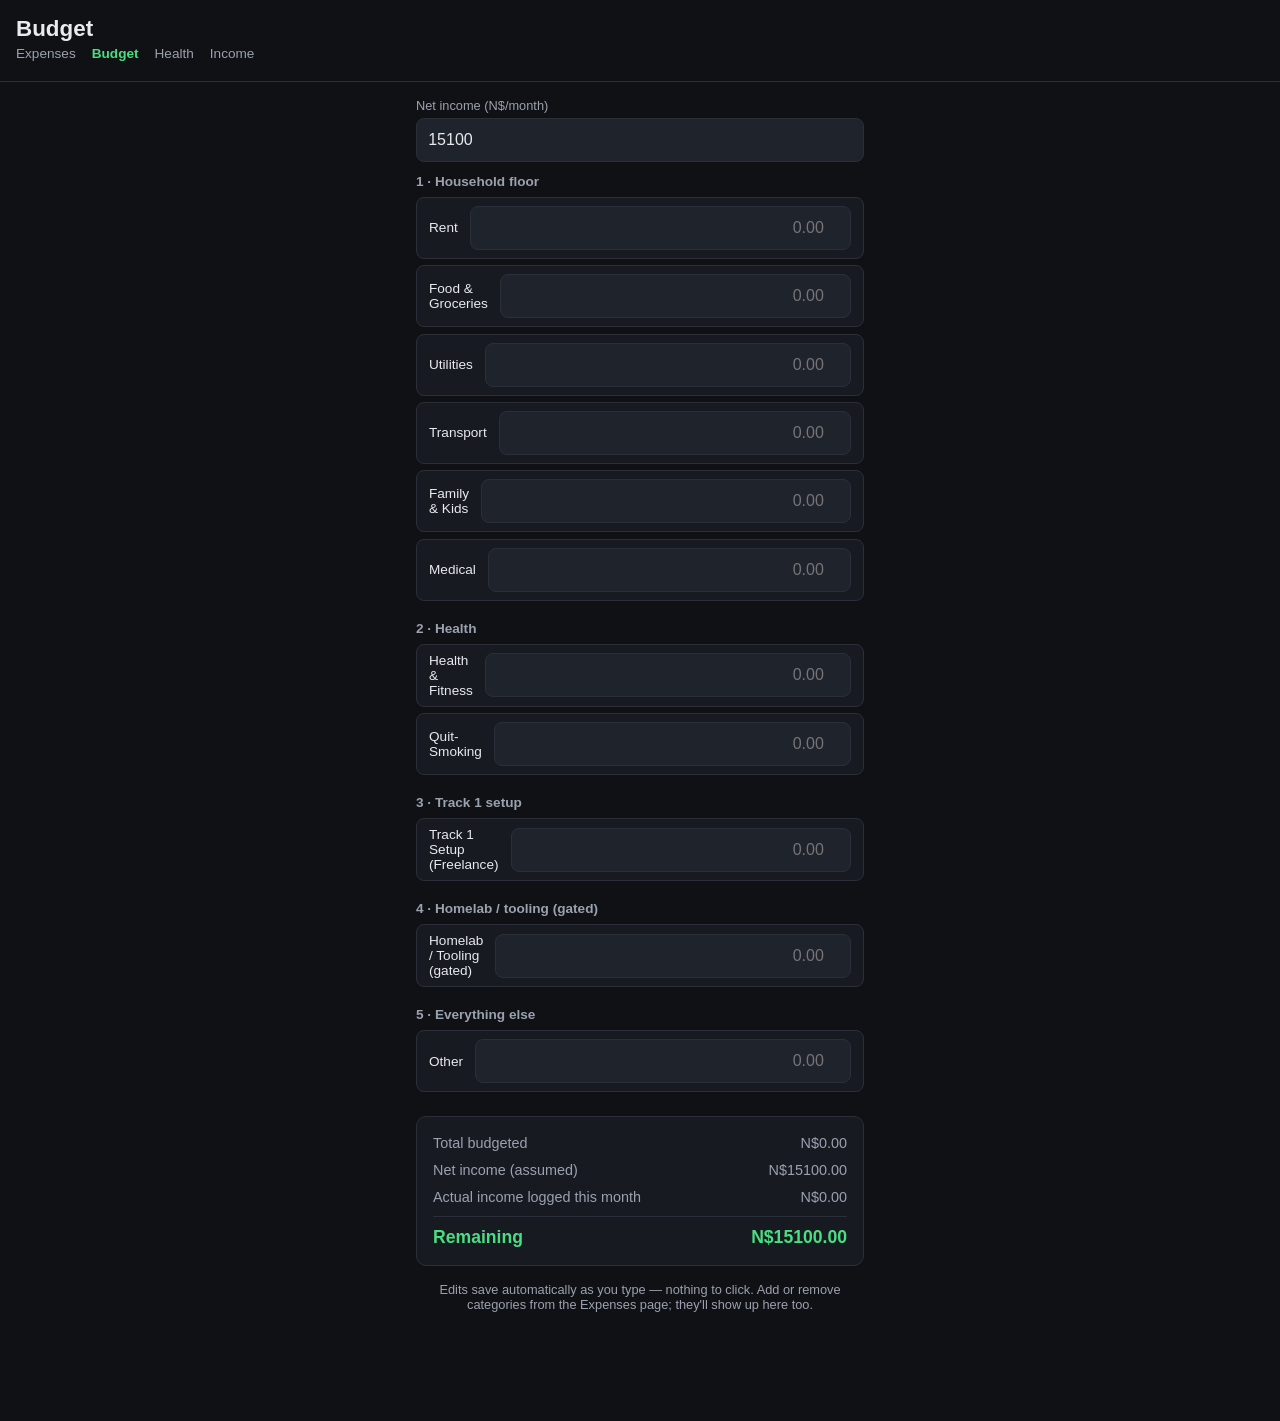
==== budget.html @ c955498e "Add swipe-between-pages nav and drag-to-reorder categories New nav-swipe.js (shared across all four " ====
<!doctype html>
<html lang="en">
<head>
<meta charset="utf-8">
<meta name="viewport" content="width=device-width, initial-scale=1, viewport-fit=cover">
<meta name="theme-color" content="#0f1115">
<title>Budget</title>
<link rel="manifest" href="manifest.json">
<link rel="icon" href="icon.svg" type="image/svg+xml">
<link rel="apple-touch-icon" href="icon-192.png">
<link rel="stylesheet" href="style.css">
</head>
<body>
<header>
  <h1>Budget</h1>
  <nav class="pageNav">
    <a class="navLink" href="index.html">Expenses</a>
    <span class="navActive">Budget</span>
    <a class="navLink" href="health.html">Health</a>
    <a class="navLink" href="income.html">Income</a>
  </nav>
</header>

<main>
  <div class="field">
    <label for="netIncome">Net income (N$/month)</label>
    <input type="number" id="netIncome" step="0.01" min="0">
  </div>

  <div id="budgetGroups"></div>

  <div class="budgetTotals">
    <div class="totalRow"><span>Total budgeted</span><span id="totalBudgeted">N$0.00</span></div>
    <div class="totalRow"><span>Net income (assumed)</span><span id="totalIncome">N$0.00</span></div>
    <div class="totalRow"><span>Actual income logged this month</span><span id="actualIncome">N$0.00</span></div>
    <div class="totalRow remaining"><span>Remaining</span><span id="remaining">N$0.00</span></div>
  </div>

  <p class="hint">Edits save automatically as you type — nothing to click. Add or remove categories from the Expenses page; they'll show up here too.</p>
</main>

<script src="nav-swipe.js" defer></script>
<script src="budget.js" defer></script>
</body>
</html>
---- style.css ----
:root {
  --bg: #0f1115;
  --surface: #171a21;
  --surface-2: #1f232c;
  --border: #2a2f3a;
  --text: #e8eaed;
  --text-dim: #9aa2af;
  --accent: #4ade80;
  --danger: #f87171;
  --radius: 10px;
}

* { box-sizing: border-box; }

body {
  margin: 0;
  background: var(--bg);
  color: var(--text);
  font-family: -apple-system, BlinkMacSystemFont, "Segoe UI", Roboto, sans-serif;
  padding-bottom: 5rem;
}

header {
  padding: 1rem 1rem 0.5rem;
  position: sticky;
  top: 0;
  background: var(--bg);
  z-index: 5;
  border-bottom: 1px solid var(--border);
}

h1 { margin: 0 0 0.25rem; font-size: 1.4rem; }
h2 { font-size: 1rem; color: var(--text-dim); margin: 1.5rem 0 0.5rem; }

.monthSummary {
  font-size: 1.6rem;
  font-weight: 700;
  color: var(--accent);
  padding-bottom: 0.75rem;
}
.monthSummary small {
  display: block;
  font-size: 0.75rem;
  font-weight: 400;
  color: var(--text-dim);
}

.unexpectedSummary {
  font-size: 0.8rem;
  color: var(--danger);
  padding-bottom: 0.5rem;
}

.urgencyTag {
  display: inline-block;
  font-size: 0.65rem;
  font-weight: 600;
  color: var(--text-dim);
  border: 1px solid var(--border);
  border-radius: 4px;
  padding: 0.05rem 0.35rem;
  vertical-align: middle;
}

.categoryList small { color: var(--text-dim); }

.badge {
  display: inline-block;
  font-size: 0.65rem;
  font-weight: 600;
  color: var(--danger);
  border: 1px solid var(--danger);
  border-radius: 4px;
  padding: 0.05rem 0.35rem;
  vertical-align: middle;
  margin-left: 0.3rem;
}

.pageNav {
  display: flex;
  gap: 1rem;
  padding-bottom: 0.75rem;
}
.navLink {
  color: var(--text-dim);
  text-decoration: none;
  font-size: 0.85rem;
}
.navActive {
  color: var(--accent);
  font-size: 0.85rem;
  font-weight: 600;
}

.quitSection, .netSection { margin-bottom: 1.5rem; }

.todayCard {
  background: var(--surface);
  border: 1px solid var(--border);
  border-radius: var(--radius);
  padding: 1rem;
  text-align: center;
  margin-bottom: 1rem;
}
.todayDate { color: var(--text-dim); font-size: 0.85rem; margin-bottom: 0.75rem; }
.todayActions { display: flex; gap: 0.5rem; }
.cleanBtn, .slipBtn {
  flex: 1;
  background: var(--surface-2);
  color: var(--text);
}
.cleanBtn.active { background: var(--accent); color: #0a2415; }
.slipBtn.active { background: var(--danger); color: #2a0a0a; }
.todayStatus { margin-top: 0.75rem; font-size: 0.85rem; color: var(--text-dim); }

.statRow { display: flex; gap: 0.5rem; margin-bottom: 1.5rem; }
.stat {
  flex: 1;
  background: var(--surface);
  border: 1px solid var(--border);
  border-radius: 8px;
  padding: 0.75rem 0.5rem;
  text-align: center;
}
.stat span { display: block; font-size: 1.3rem; font-weight: 700; }
.stat.accent span { color: var(--accent); }
.stat small { color: var(--text-dim); font-size: 0.7rem; }

.logClean { color: var(--accent); font-weight: 600; font-size: 0.9rem; }
.logSlip { color: var(--danger); font-weight: 600; font-size: 0.9rem; }

.netSection {
  background: var(--surface);
  border: 1px solid var(--border);
  border-radius: var(--radius);
  padding: 0.75rem 1rem;
}

.budgetGroup { margin-bottom: 1.25rem; }
.budgetGroup h2 { font-size: 0.85rem; color: var(--text-dim); margin: 0 0 0.5rem; }

.budgetRow {
  display: flex;
  justify-content: space-between;
  align-items: center;
  gap: 0.75rem;
  background: var(--surface);
  border: 1px solid var(--border);
  border-radius: 8px;
  padding: 0.5rem 0.75rem;
  margin-bottom: 0.4rem;
}
.budgetRow label { font-size: 0.85rem; color: var(--text); flex: 1; }
.budgetRow input { width: 110px; text-align: right; min-height: 38px; }

.budgetTotals {
  margin-top: 1.5rem;
  background: var(--surface);
  border: 1px solid var(--border);
  border-radius: var(--radius);
  padding: 0.75rem 1rem;
}
.totalRow {
  display: flex;
  justify-content: space-between;
  padding: 0.35rem 0;
  font-size: 0.9rem;
  color: var(--text-dim);
}
.totalRow.remaining {
  border-top: 1px solid var(--border);
  margin-top: 0.35rem;
  padding-top: 0.6rem;
  font-weight: 700;
  color: var(--accent);
  font-size: 1.1rem;
}
.totalRow.remaining span:last-child.over { color: var(--danger); }
#remaining.over { color: var(--danger); }

.hint { color: var(--text-dim); font-size: 0.8rem; margin-top: 1rem; text-align: center; }

main { padding: 1rem; max-width: 480px; margin: 0 auto; }

form {
  background: var(--surface);
  border: 1px solid var(--border);
  border-radius: var(--radius);
  padding: 1rem;
}

.field { margin-bottom: 0.75rem; display: flex; flex-direction: column; gap: 0.3rem; }
.field.inline { flex-direction: row; align-items: center; }
.field.inline input { flex: 1; }
.field.inline select { flex: 0 0 auto; width: auto; }
.field.checkboxField label { display: flex; align-items: center; gap: 0.5rem; color: var(--text); font-size: 0.9rem; }
.field.checkboxField input { width: auto; min-height: auto; }

label { font-size: 0.8rem; color: var(--text-dim); }

input, select, button {
  font-size: 1rem;
  font-family: inherit;
}

input[type="text"], input[type="number"], input[type="date"], select {
  background: var(--surface-2);
  border: 1px solid var(--border);
  color: var(--text);
  border-radius: 8px;
  padding: 0.6rem 0.7rem;
  min-height: 44px;
  width: 100%;
}

.formActions { display: flex; gap: 0.5rem; margin-top: 0.5rem; }

button {
  min-height: 44px;
  padding: 0.6rem 1rem;
  border-radius: 8px;
  border: 1px solid var(--border);
  background: var(--accent);
  color: #0a2415;
  font-weight: 600;
  flex: 1;
  cursor: pointer;
}

button#cancelEditBtn, footer button {
  background: var(--surface-2);
  color: var(--text);
}

button.deleteBtn { background: var(--surface-2); color: var(--danger); flex: none; padding: 0.4rem 0.7rem; }
button.editBtn { background: var(--surface-2); color: var(--text); flex: none; padding: 0.4rem 0.7rem; }

details.categoryManager {
  margin-top: 1rem;
  background: var(--surface);
  border: 1px solid var(--border);
  border-radius: var(--radius);
  padding: 0.75rem 1rem;
}
details.categoryManager summary { cursor: pointer; color: var(--text-dim); }

ul.categoryList { list-style: none; padding: 0; margin: 0.75rem 0; }
ul.categoryList li {
  display: flex;
  justify-content: space-between;
  align-items: center;
  gap: 0.5rem;
  padding: 0.4rem 0;
  border-bottom: 1px solid var(--border);
  font-size: 0.9rem;
  background: var(--bg);
  touch-action: pan-y;
}
ul.categoryList li.dragging {
  opacity: 0.5;
  background: var(--surface-2);
}
ul.categoryList li > span:nth-child(2) { flex: 1; }
.dragHandle {
  color: var(--text-dim);
  font-size: 0.9rem;
  cursor: grab;
  flex: none;
}
ul.categoryList button { flex: none; padding: 0.2rem 0.6rem; min-height: auto; background: var(--surface-2); color: var(--danger); }

ul.categorySummary { list-style: none; padding: 0; margin: 0; }
ul.categorySummary li {
  display: flex;
  justify-content: space-between;
  padding: 0.4rem 0;
  border-bottom: 1px solid var(--border);
  font-size: 0.9rem;
  color: var(--text-dim);
}
ul.categorySummary li span:last-child { color: var(--text); font-weight: 600; }

.monthGroup { margin-bottom: 1.25rem; }
.monthGroup h3 {
  font-size: 0.85rem;
  color: var(--text-dim);
  margin: 0 0 0.4rem;
  display: flex;
  justify-content: space-between;
}

.expenseRow {
  display: flex;
  justify-content: space-between;
  align-items: center;
  background: var(--surface);
  border: 1px solid var(--border);
  border-radius: 8px;
  padding: 0.6rem 0.75rem;
  margin-bottom: 0.4rem;
  gap: 0.5rem;
}
.expenseRow .meta { flex: 1; min-width: 0; }
.expenseRow .category { font-weight: 600; font-size: 0.9rem; }
.expenseRow .note { font-size: 0.8rem; color: var(--text-dim); overflow: hidden; text-overflow: ellipsis; white-space: nowrap; }
.expenseRow .date { font-size: 0.75rem; color: var(--text-dim); }
.expenseRow .amount { font-weight: 700; white-space: nowrap; }
.expenseRow .actions { display: flex; gap: 0.3rem; }

.emptyState { color: var(--text-dim); font-size: 0.9rem; padding: 1rem 0; text-align: center; }

footer {
  position: fixed;
  bottom: 0;
  left: 0;
  right: 0;
  display: flex;
  gap: 0.5rem;
  padding: 0.6rem;
  background: var(--surface);
  border-top: 1px solid var(--border);
}
.importLabel {
  flex: 1;
  min-height: 44px;
  display: flex;
  align-items: center;
  justify-content: center;
  background: var(--surface-2);
  border: 1px solid var(--border);
  border-radius: 8px;
  font-size: 1rem;
  cursor: pointer;
}

/* Export PDF uses the browser's own Print -> Save as PDF, no library needed.
   This makes the printed/saved output a clean readable document instead of the dark UI. */
@media print {
  body { background: #fff; color: #000; padding-bottom: 0; }
  header nav, form, .categoryManager, footer { display: none !important; }
  header { position: static; border-bottom: 1px solid #000; }
  main { max-width: none; }
  h1, h2, h3 { color: #000; }
  .monthSummary, .monthSummary small, .unexpectedSummary { color: #000; }
  .expenseRow, .monthGroup, .stat, .budgetRow, .todayCard, .netSection, .budgetTotals,
  .categorySummary li, .totalRow {
    background: #fff !important;
    border-color: #ccc !important;
    color: #000 !important;
    box-shadow: none !important;
  }
  .badge, .urgencyTag { border-color: #000; color: #000; }
  .logClean, .logSlip, .stat.accent span { color: #000 !important; }
  a { color: #000; text-decoration: none; }
}
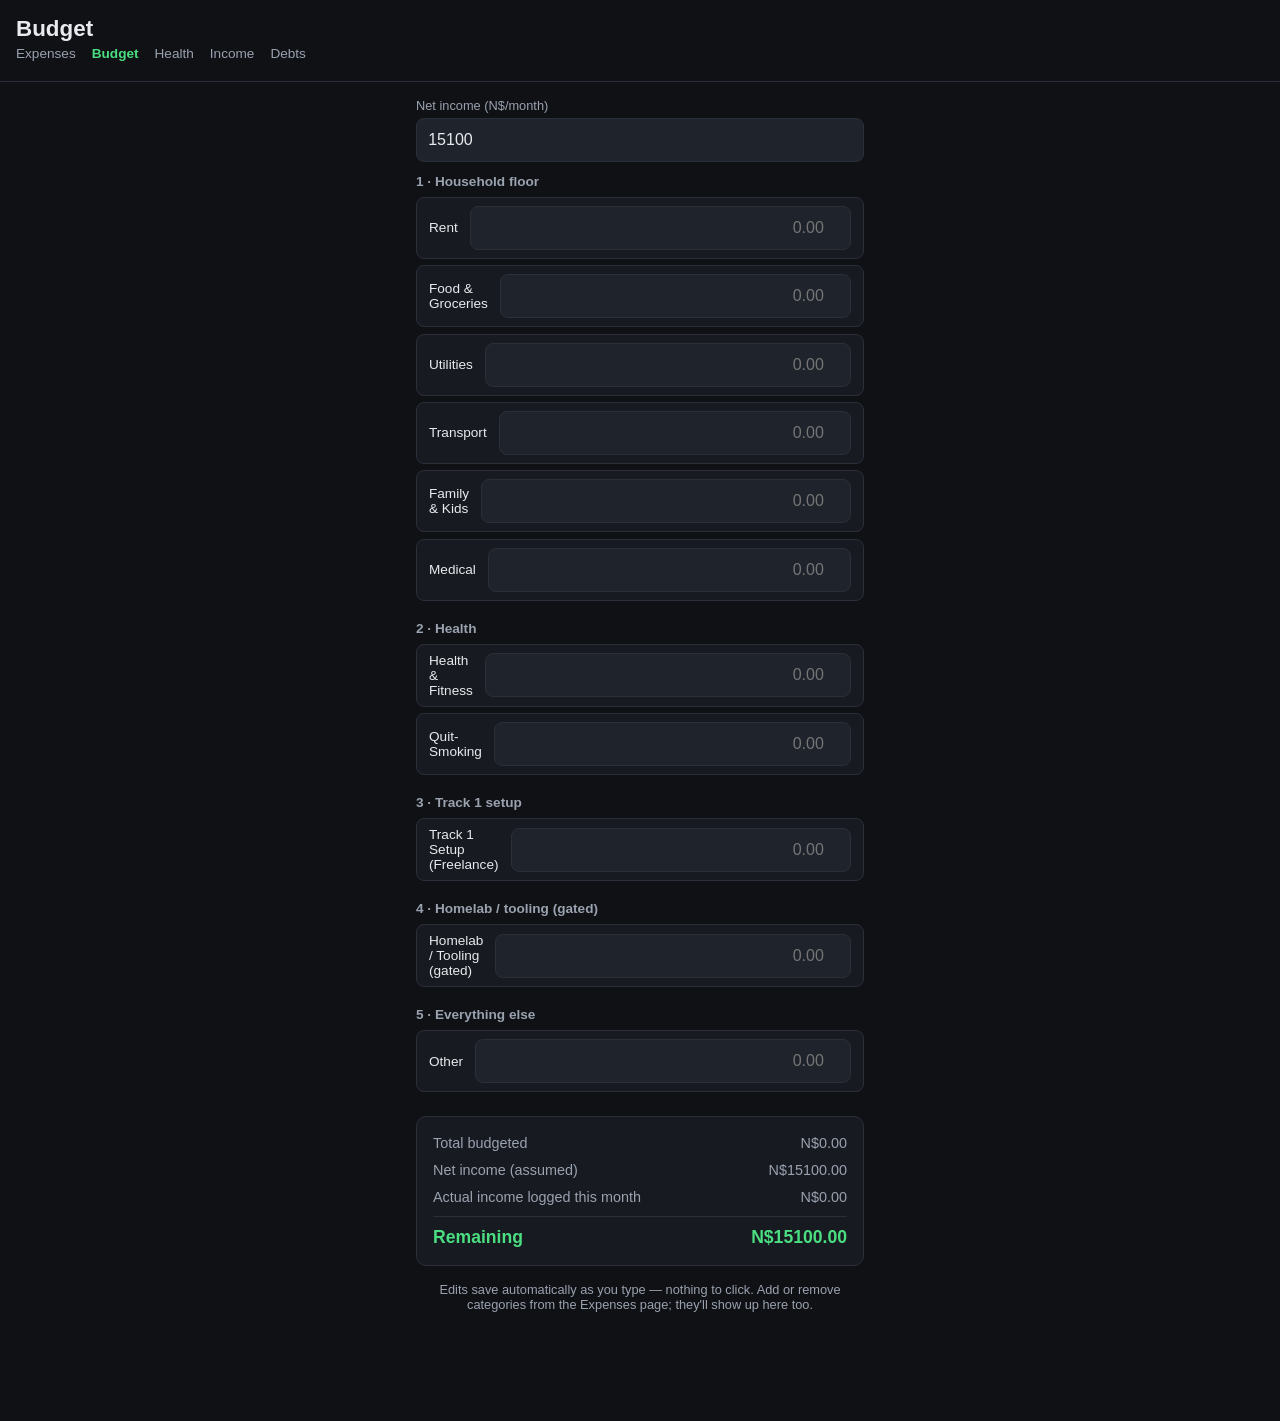
==== commit 4f9118ab: "Add Debts tab: balance + typical payment, no interest math New debts.html/debts.js: define debts (na" ====
--- a/budget.html
+++ b/budget.html
@@ -18,6 +18,7 @@
     <span class="navActive">Budget</span>
     <a class="navLink" href="health.html">Health</a>
     <a class="navLink" href="income.html">Income</a>
+    <a class="navLink" href="debts.html">Debts</a>
   </nav>
 </header>
 
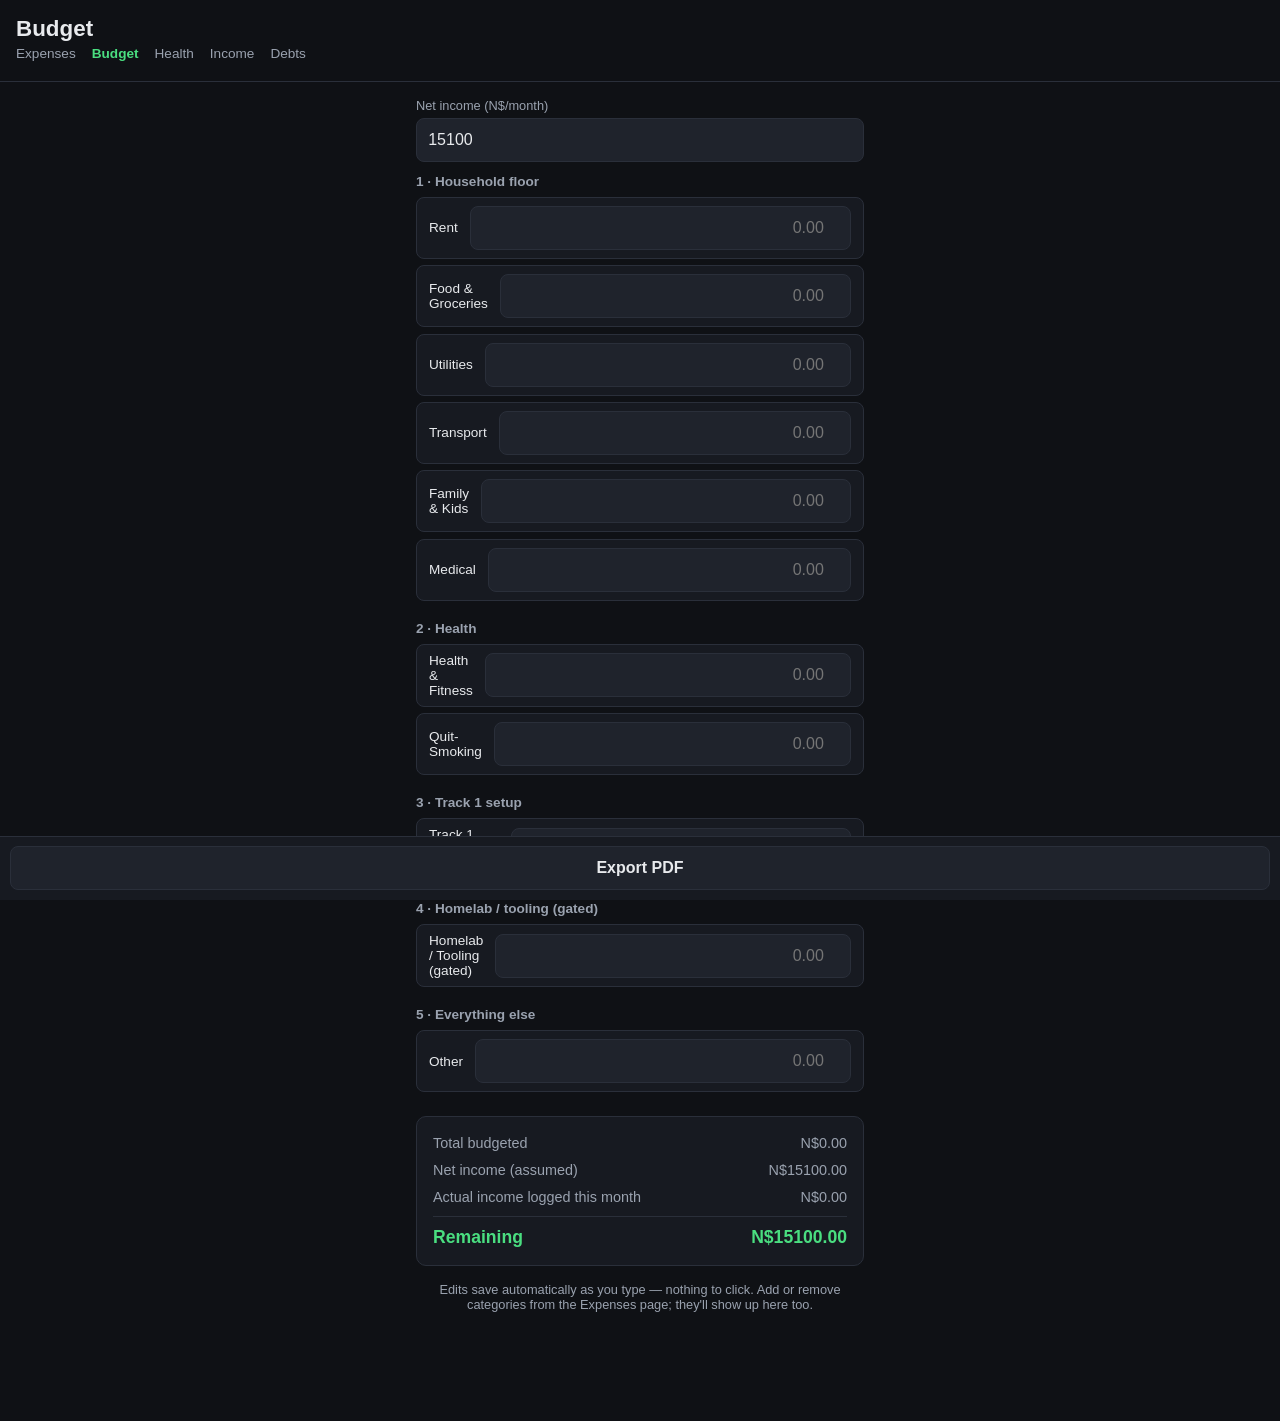
==== commit 1228fd11: "Add Export PDF to the Budget page Same window.print() pattern as Expenses/Income. The existing print" ====
--- a/budget.html
+++ b/budget.html
@@ -40,6 +40,10 @@
   <p class="hint">Edits save automatically as you type — nothing to click. Add or remove categories from the Expenses page; they'll show up here too.</p>
 </main>
 
+<footer>
+  <button type="button" id="exportPdfBtn">Export PDF</button>
+</footer>
+
 <script src="nav-swipe.js" defer></script>
 <script src="budget.js" defer></script>
 </body>
--- a/style.css
+++ b/style.css
@@ -320,6 +320,9 @@
   background: var(--surface);
   border-top: 1px solid var(--border);
 }
+.categoryManager .importLabel { margin-top: 0.5rem; }
+.categoryManager .formActions { margin-bottom: 0; }
+
 .importLabel {
   flex: 1;
   min-height: 44px;
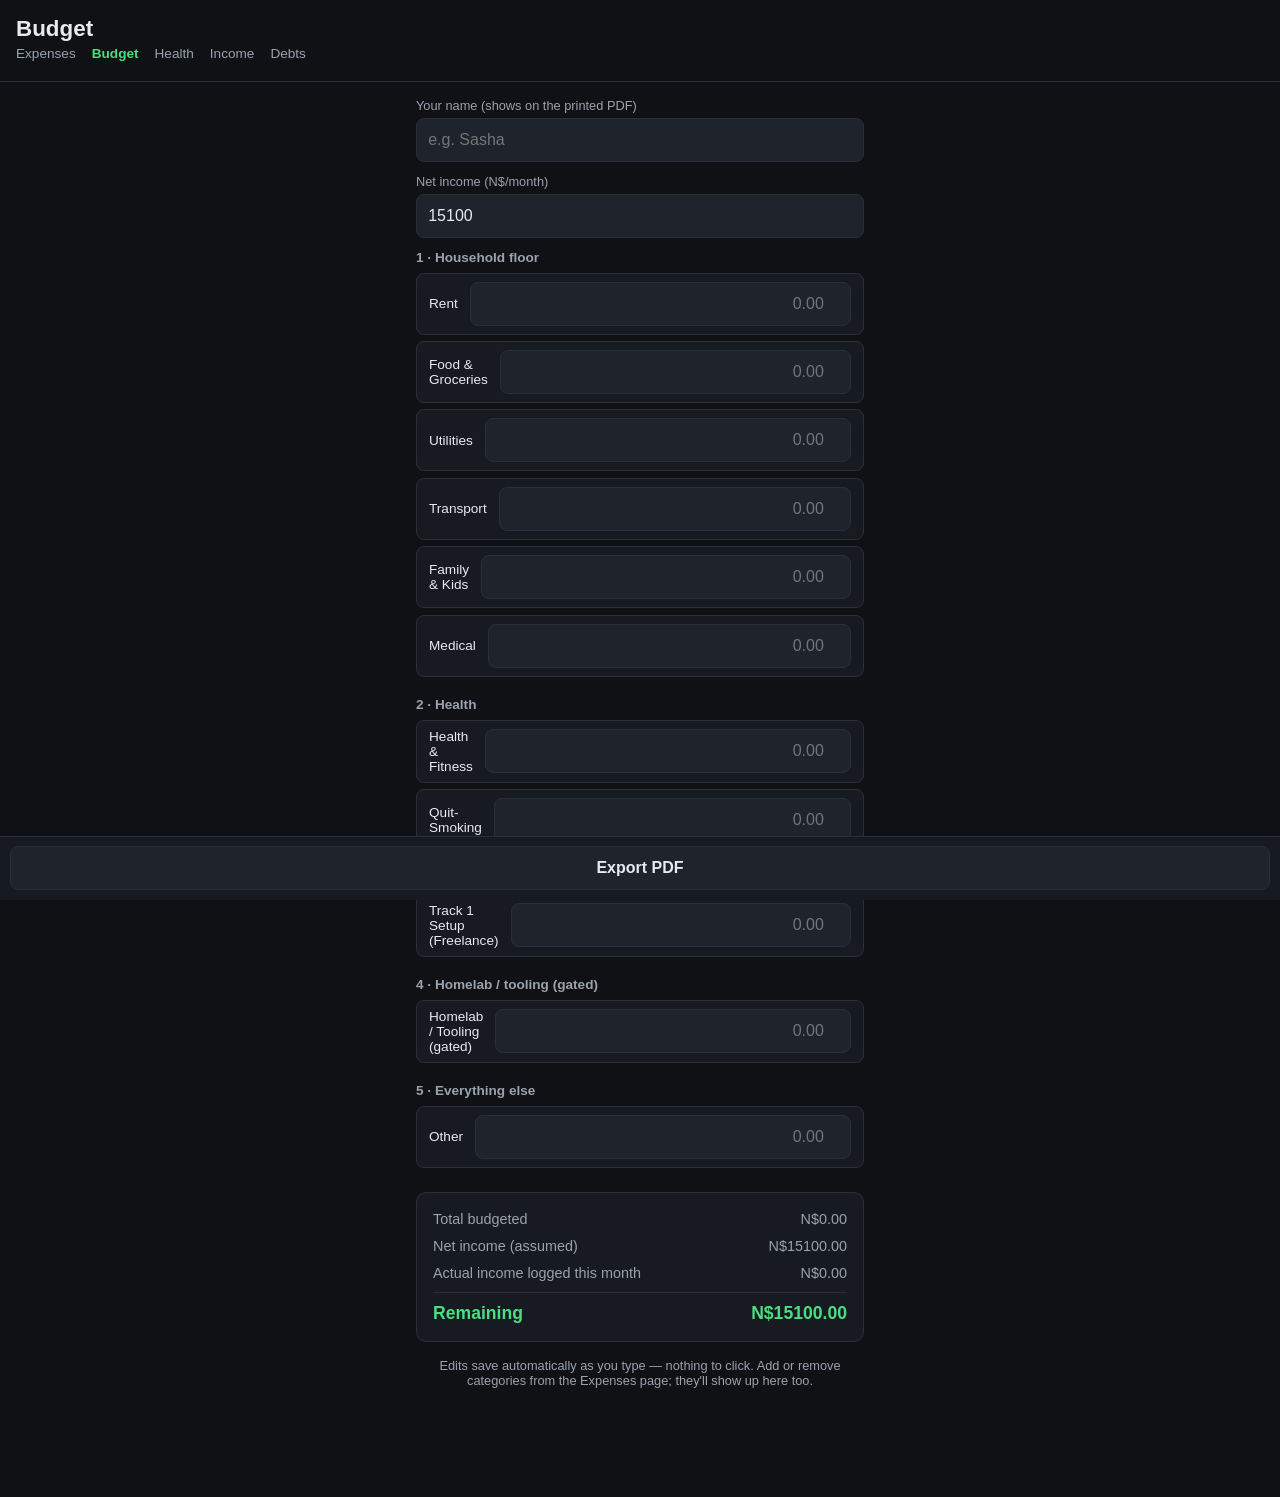
==== commit b00ff7e2: "Denser PDF output + personalized name on printed headers Print rows were wasting width/height: input" ====
--- a/budget.html
+++ b/budget.html
@@ -24,6 +24,10 @@
 
 <main>
   <div class="field">
+    <label for="ownerName">Your name (shows on the printed PDF)</label>
+    <input type="text" id="ownerName" placeholder="e.g. Sasha">
+  </div>
+  <div class="field">
     <label for="netIncome">Net income (N$/month)</label>
     <input type="number" id="netIncome" step="0.01" min="0">
   </div>
--- a/style.css
+++ b/style.css
@@ -339,11 +339,13 @@
 /* Export PDF uses the browser's own Print -> Save as PDF, no library needed.
    This makes the printed/saved output a clean readable document instead of the dark UI. */
 @media print {
-  body { background: #fff; color: #000; padding-bottom: 0; }
-  header nav, form, .categoryManager, footer { display: none !important; }
-  header { position: static; border-bottom: 1px solid #000; }
-  main { max-width: none; }
-  h1, h2, h3 { color: #000; }
+  @page { margin: 1cm; }
+  body { background: #fff; color: #000; padding-bottom: 0; font-size: 11px; }
+  header nav, form, .categoryManager, footer, .hint { display: none !important; }
+  header { position: static; border-bottom: 1px solid #000; padding: 0 0 0.3rem; }
+  main { max-width: none; width: 100%; margin: 0; padding: 0; }
+  h1 { font-size: 1.1rem; margin: 0 0 0.2rem; }
+  h2, h3 { color: #000; margin: 0.4rem 0 0.2rem; font-size: 0.85rem; }
   .monthSummary, .monthSummary small, .unexpectedSummary { color: #000; }
   .expenseRow, .monthGroup, .stat, .budgetRow, .todayCard, .netSection, .budgetTotals,
   .categorySummary li, .totalRow {
@@ -352,6 +354,22 @@
     color: #000 !important;
     box-shadow: none !important;
   }
+  .expenseRow, .budgetRow {
+    padding: 0.15rem 0.4rem;
+    margin-bottom: 0.08rem;
+    font-size: 0.8rem;
+  }
+  .budgetGroup { margin-bottom: 0.4rem; }
+  .monthGroup { margin-bottom: 0.6rem; }
+  /* Printed inputs read as plain report text, not editable-looking form boxes. */
+  input, select {
+    border: none !important;
+    background: transparent !important;
+    padding: 0 !important;
+    min-height: auto !important;
+    color: #000 !important;
+  }
+  .budgetRow input { width: auto; }
   .badge, .urgencyTag { border-color: #000; color: #000; }
   .logClean, .logSlip, .stat.accent span { color: #000 !important; }
   a { color: #000; text-decoration: none; }
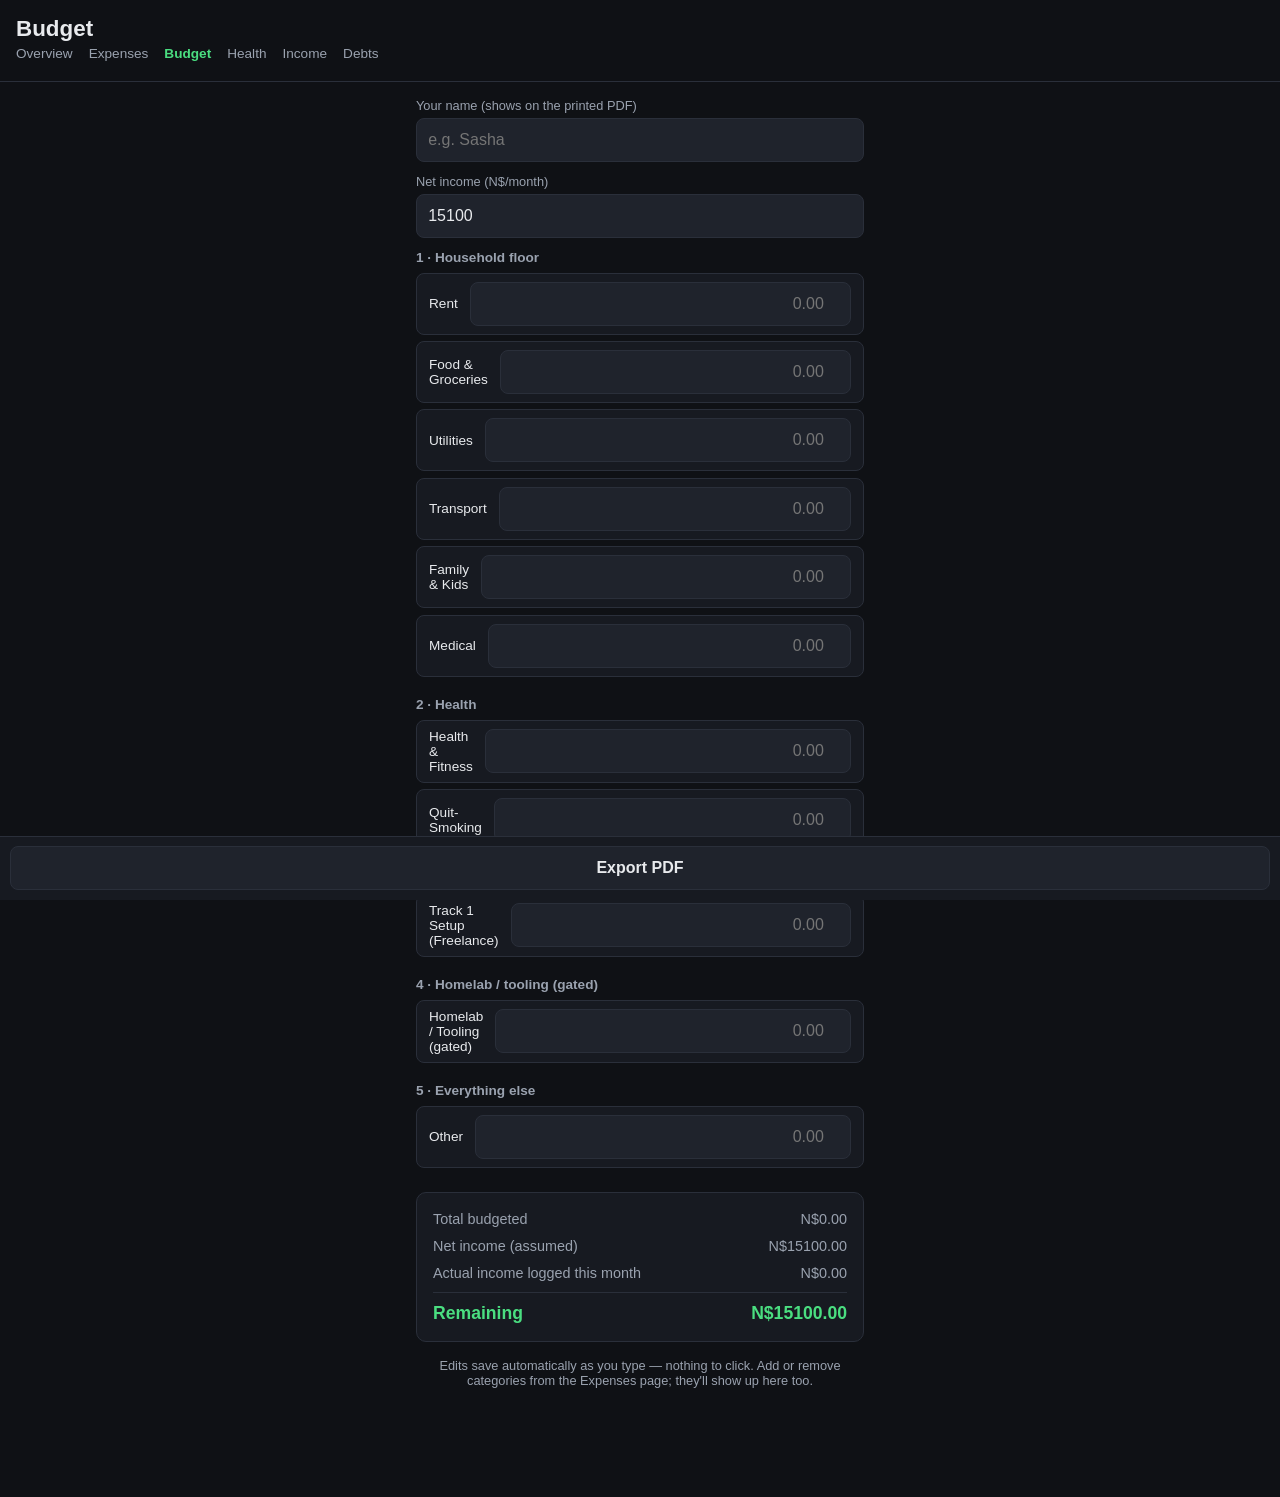
==== commit 4371ee7a: "Add Overview landing page + switch "this month" to the real pay cycle Payday/reset day is the 25th, " ====
--- a/budget.html
+++ b/budget.html
@@ -14,6 +14,7 @@
 <header>
   <h1>Budget</h1>
   <nav class="pageNav">
+    <a class="navLink" href="overview.html">Overview</a>
     <a class="navLink" href="index.html">Expenses</a>
     <span class="navActive">Budget</span>
     <a class="navLink" href="health.html">Health</a>
@@ -23,7 +24,7 @@
 </header>
 
 <main>
-  <div class="field">
+  <div class="field noPrint">
     <label for="ownerName">Your name (shows on the printed PDF)</label>
     <input type="text" id="ownerName" placeholder="e.g. Sasha">
   </div>
--- a/style.css
+++ b/style.css
@@ -341,7 +341,7 @@
 @media print {
   @page { margin: 1cm; }
   body { background: #fff; color: #000; padding-bottom: 0; font-size: 11px; }
-  header nav, form, .categoryManager, footer, .hint { display: none !important; }
+  header nav, form, .categoryManager, footer, .hint, .noPrint { display: none !important; }
   header { position: static; border-bottom: 1px solid #000; padding: 0 0 0.3rem; }
   main { max-width: none; width: 100%; margin: 0; padding: 0; }
   h1 { font-size: 1.1rem; margin: 0 0 0.2rem; }
